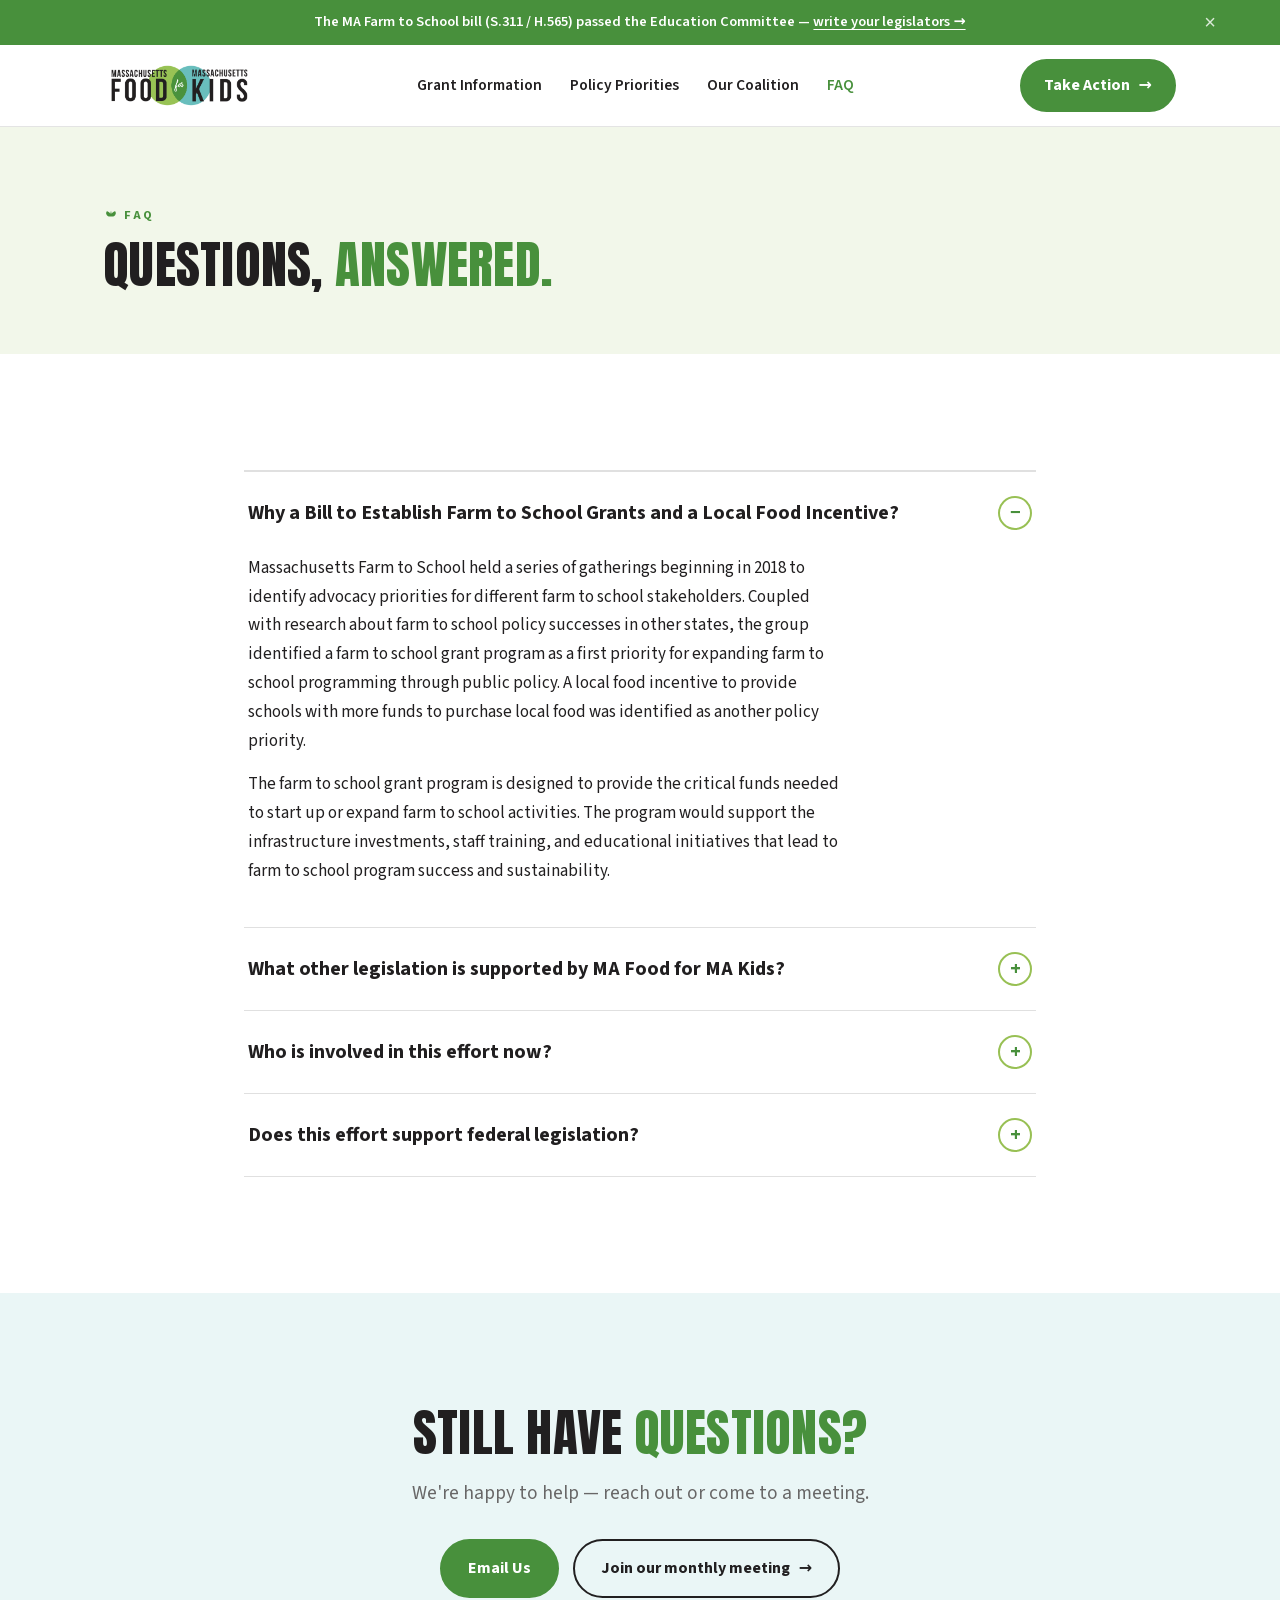
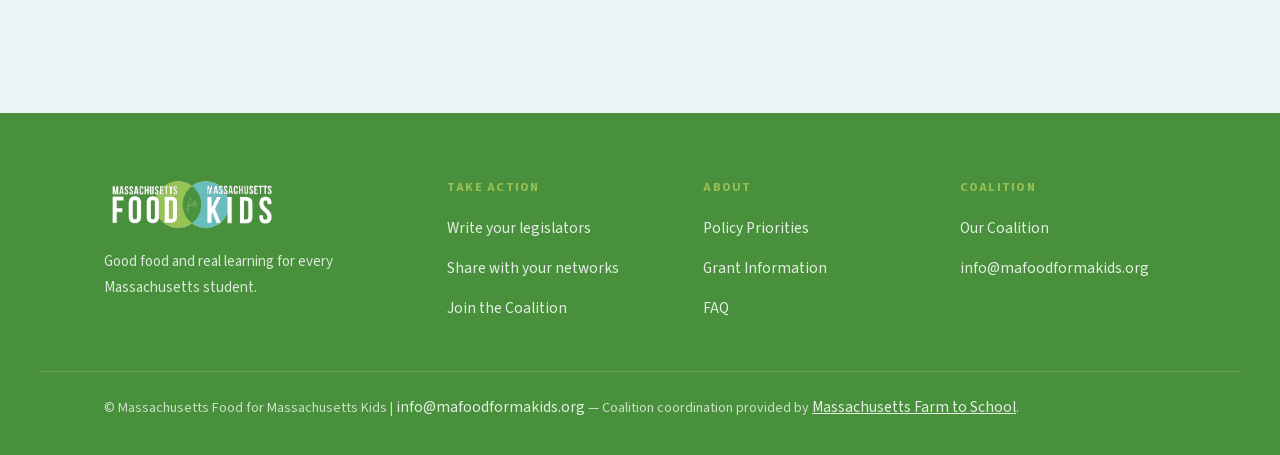
==== faq.html @ ed18a5bc "Replace with multipage static site" ====
<!DOCTYPE html>
<html lang="en">
<head>
<meta charset="utf-8">
<meta name="viewport" content="width=device-width, initial-scale=1">
<title>FAQ — MA Food for MA Kids</title>
<link rel="stylesheet" href="fonts.css">
<link rel="stylesheet" href="styles.css">
<link rel="stylesheet" href="pages.css">
</head>
<body>

<div class="announce announce__wrap" id="announce">
  <div class="announce__in">
    <span>The MA Farm to School bill (S.311 / H.565) passed the Education Committee — <a href="take-action.html">write your legislators →</a></span>
  </div>
  <button class="announce__x" aria-label="Dismiss" onclick="document.getElementById('announce').classList.add('is-hidden')">×</button>
</div>

<header class="header">
  <div class="wrap header__in">
    <a class="header__logo" href="index.html" aria-label="MA Food for MA Kids home"><img src="assets/logo.png" alt="Massachusetts Food for Massachusetts Kids"></a>
    <nav class="nav">
      <a href="grant-information.html">Grant Information</a>
      <a href="policy-priorities.html">Policy Priorities</a>
      <a href="our-coalition.html">Our Coalition</a>
      <a href="faq.html" style="color:var(--green)">FAQ</a>
    </nav>
    <div class="header__cta">
      <a href="take-action.html" class="btn btn-primary btn-only-desktop">Take Action <span class="arr">→</span></a>
      <button class="burger" aria-label="Open menu" onclick="toggleDrawer(true)"><span></span><span></span><span></span></button>
    </div>
  </div>
</header>

<div class="drawer__bg" id="drawerBg" onclick="toggleDrawer(false)"></div>
<aside class="drawer" id="drawer">
  <button class="drawer__x" aria-label="Close menu" onclick="toggleDrawer(false)">×</button>
  <a href="grant-information.html">Grant Information</a>
  <a href="policy-priorities.html">Policy Priorities</a>
  <a href="our-coalition.html">Our Coalition</a>
  <a href="faq.html">FAQ</a>
  <a href="take-action.html" class="btn btn-primary">Take Action <span class="arr">→</span></a>
</aside>

<!-- HERO -->
<section class="phero" data-screen-label="FAQ hero">
  <div class="wrap">
    <p class="eyebrow leaf"><svg class="sprout" viewBox="0 0 24 24"><path d="M12 22c0-6 0-9 0-9 0 0-5 .5-7-2.5C2 7 5 4 5 4s4 1 6 4c0-1 1-5 1-5s1 4 1 5c2-3 6-4 6-4s3 3 0 6.5C17 13.5 12 13 12 13"/></svg> FAQ</p>
    <h1 class="display h-sec">QUESTIONS, <span class="em">ANSWERED.</span></h1>
  </div>
</section>

<!-- A: Accordion -->
<section class="section" data-screen-label="FAQ accordion">
  <div class="wrap" style="max-width:920px">
    <div class="acc-list">
      <details class="acc" open>
        <summary>Why a Bill to Establish Farm to School Grants and a Local Food Incentive?<span class="tog" aria-hidden="true"></span></summary>
        <div class="acc__body">
          <p>Massachusetts Farm to School held a series of gatherings beginning in 2018 to identify advocacy priorities for different farm to school stakeholders. Coupled with research about farm to school policy successes in other states, the group identified a farm to school grant program as a first priority for expanding farm to school programming through public policy. A local food incentive to provide schools with more funds to purchase local food was identified as another policy priority.</p>
          <p>The farm to school grant program is designed to provide the critical funds needed to start up or expand farm to school activities. The program would support the infrastructure investments, staff training, and educational initiatives that lead to farm to school program success and sustainability.</p>
        </div>
      </details>
      <details class="acc">
        <summary>What other legislation is supported by MA Food for MA Kids?<span class="tog" aria-hidden="true"></span></summary>
        <div class="acc__body">
          <p>In addition to the Farm to School bill, we support a number of bills to advance an equitable and strong local food system, such as increased funding for the Healthy Incentives Program. Check out the <a class="tlink" href="https://mafoodsystem.org/projects/legislation/" target="_blank" rel="noopener">legislative priorities of the Massachusetts Food System Collaborative</a> to learn more and take action.</p>
        </div>
      </details>
      <details class="acc">
        <summary>Who is involved in this effort now?<span class="tog" aria-hidden="true"></span></summary>
        <div class="acc__body">
          <p>Massachusetts Food for Massachusetts Kids is coordinated by Massachusetts Farm to School and FoodCorps MA. We are actively expanding the Coalition and invite you to join this effort and share with your networks.</p>
          <div class="acc__links">
            <a class="tlink" href="our-coalition.html">Our Coalition <span class="arr">→</span></a>
            <a class="tlink" href="join-the-coalition.html">Join the Coalition <span class="arr">→</span></a>
          </div>
        </div>
      </details>
      <details class="acc">
        <summary>Does this effort support federal legislation?<span class="tog" aria-hidden="true"></span></summary>
        <div class="acc__body">
          <p>This effort is focused on Massachusetts state level policy. However, many of our members are engaged with federal food and farm policy that would significantly impact Massachusetts schools and communities. If you would like to learn more about federal policy efforts, we encourage you to sign up for <a class="tlink" href="https://foodcorps.org/get-involved-2/action-center/" target="_blank" rel="noopener">Action Alerts from FoodCorps</a>, follow the <a class="tlink" href="http://www.farmtoschool.org/policy" target="_blank" rel="noopener">policy platform of the National Farm to School Network</a> or stay up to date with policy proposals from organizations such as the <a class="tlink" href="https://healfoodalliance.org/" target="_blank" rel="noopener">HEAL Food Alliance</a> and <a class="tlink" href="https://sustainableagriculture.net/" target="_blank" rel="noopener">National Sustainable Agriculture Coalition</a>.</p>
        </div>
      </details>
    </div>
  </div>
</section>

<!-- B: Still have questions -->
<section class="section wash-teal ctaband" data-screen-label="Still have questions">
  <div class="wrap">
    <h2 class="display h-sec">STILL HAVE <span class="em">QUESTIONS?</span></h2>
    <p class="lede muted">We're happy to help — reach out or come to a meeting.</p>
    <div class="btns">
      <a class="btn btn-primary" href="mailto:simca@massfarmtoschool.org">Email Us</a>
      <a class="btn btn-outline" href="https://us02web.zoom.us/meeting/register/tZcsc-mhrTItHNGy7DhWRLJR_pCeV44tgBqC" target="_blank" rel="noopener">Join our monthly meeting <span class="arr">→</span></a>
    </div>
  </div>
</section>

<footer class="footer">
  <div class="wrap footer__top">
    <div class="footer__brand">
      <img src="assets/logo-white.png" alt="Massachusetts Food for Massachusetts Kids">
      <p>Good food and real learning for every Massachusetts student.</p>
    </div>
    <div>
      <h4>Take Action</h4>
      <ul>
        <li><a href="take-action.html">Write your legislators</a></li>
        <li><a href="share-with-your-networks.html">Share with your networks</a></li>
        <li><a href="join-the-coalition.html">Join the Coalition</a></li>
      </ul>
    </div>
    <div>
      <h4>About</h4>
      <ul>
        <li><a href="policy-priorities.html">Policy Priorities</a></li>
        <li><a href="grant-information.html">Grant Information</a></li>
        <li><a href="faq.html">FAQ</a></li>
      </ul>
    </div>
    <div>
      <h4>Coalition</h4>
      <ul>
        <li><a href="our-coalition.html">Our Coalition</a></li>
        <li><a href="mailto:info@mafoodformakids.org">info@mafoodformakids.org</a></li>
      </ul>
    </div>
  </div>
  <div class="wrap footer__bottom">
    <span>© Massachusetts Food for Massachusetts Kids | <a href="mailto:info@mafoodformakids.org">info@mafoodformakids.org</a> — Coalition coordination provided by <a href="https://massfarmtoschool.org" target="_blank" rel="noopener" style="text-decoration:underline">Massachusetts Farm to School</a>.</span>
  </div>
</footer>

<script>
function toggleDrawer(open){
  document.getElementById('drawer').classList.toggle('open', open);
  document.getElementById('drawerBg').classList.toggle('open', open);
}
</script>
</body>
</html>
---- fonts.css ----
/* Self-hosted fonts — latin subset only */
@font-face {
  font-family: 'Anton';
  font-style: normal;
  font-weight: 400;
  font-display: swap;
  src: url('assets/fonts/Anton-400.woff2') format('woff2');
  unicode-range: U+0000-00FF, U+0131, U+0152-0153, U+02BB-02BC, U+02C6, U+02DA, U+02DC, U+0304, U+0308, U+0329, U+2000-206F, U+20AC, U+2122, U+2191, U+2193, U+2212, U+2215, U+FEFF, U+FFFD;
}
@font-face {
  font-family: 'Source Sans 3';
  font-style: normal;
  font-weight: 400;
  font-display: swap;
  src: url('assets/fonts/SourceSans3-400.woff2') format('woff2');
  unicode-range: U+0000-00FF, U+0131, U+0152-0153, U+02BB-02BC, U+02C6, U+02DA, U+02DC, U+0304, U+0308, U+0329, U+2000-206F, U+20AC, U+2122, U+2191, U+2193, U+2212, U+2215, U+FEFF, U+FFFD;
}
@font-face {
  font-family: 'Source Sans 3';
  font-style: normal;
  font-weight: 600;
  font-display: swap;
  src: url('assets/fonts/SourceSans3-600.woff2') format('woff2');
  unicode-range: U+0000-00FF, U+0131, U+0152-0153, U+02BB-02BC, U+02C6, U+02DA, U+02DC, U+0304, U+0308, U+0329, U+2000-206F, U+20AC, U+2122, U+2191, U+2193, U+2212, U+2215, U+FEFF, U+FFFD;
}
@font-face {
  font-family: 'Source Sans 3';
  font-style: normal;
  font-weight: 700;
  font-display: swap;
  src: url('assets/fonts/SourceSans3-700.woff2') format('woff2');
  unicode-range: U+0000-00FF, U+0131, U+0152-0153, U+02BB-02BC, U+02C6, U+02DA, U+02DC, U+0304, U+0308, U+0329, U+2000-206F, U+20AC, U+2122, U+2191, U+2193, U+2212, U+2215, U+FEFF, U+FFFD;
}
---- styles.css ----
/* ============================================================
   MA Food for MA Kids — shared design system
   Palette is LOGO-ONLY + white + faint same-family tints.
   No cream. No off-palette color. Flat only (no shadows/glows).
   ============================================================ */

:root{
  --green:      #48903C;  /* deep green — bands, footer, primary btn */
  --leaf:       #98C054;  /* bright accent — stats, highlights */
  --teal:       #68BCBC;  /* child-site signature — sparingly */
  --ink:        #211F20;  /* charcoal — body + most headlines */
  --white:      #FFFFFF;
  --wash-green: #F2F7EA;  /* light green wash */
  --wash-teal:  #EAF6F6;  /* light teal wash */

  --maxw: 1200px;
  --gutter: clamp(20px, 5vw, 64px);

  --r-sm: 8px;
  --r:    14px;
  --r-lg: 22px;
  --pill: 999px;

  --display: "Anton", "Oswald", system-ui, sans-serif;
  --accent:  "Playfair Display", Georgia, serif;
  --body:    "Source Sans 3", system-ui, -apple-system, sans-serif;
}

*{ box-sizing: border-box; }
html{ -webkit-text-size-adjust: 100%; }
body{
  margin:0;
  font-family: var(--body);
  color: var(--ink);
  background: var(--white);
  font-size: 17px;
  line-height: 1.7;
  -webkit-font-smoothing: antialiased;
}
img{ display:block; max-width:100%; }
a{ color: inherit; }

.wrap{ max-width: var(--maxw); margin-inline: auto; padding-inline: var(--gutter); }

/* ---------- type ---------- */
.eyebrow{
  font-family: var(--body);
  font-weight: 700;
  font-size: 12.5px;
  letter-spacing: 0.14em;
  text-transform: uppercase;
  color: var(--teal);
  display: inline-flex;
  align-items: center;
  gap: 0.5em;
  white-space: nowrap;
  margin: 0 0 18px;
}
.eyebrow.leaf{ color: var(--green); }
.eyebrow .sprout{ width: 14px; height: 14px; flex: none; }
.eyebrow .sprout path{ fill: currentColor; }

h1,h2,h3{ margin:0; }

.display{
  font-family: var(--display);
  font-weight: 400; /* Anton is single-weight */
  text-transform: uppercase;
  line-height: 0.98;
  letter-spacing: 0.005em;
  font-feature-settings: "kern" 1;
}
.display .acc{
  font-family: var(--accent);
  font-weight: 500;
  font-style: italic;
  text-transform: lowercase;
  letter-spacing: -0.01em;
}

.h-hero{ font-size: clamp(38px, 4.6vw, 66px); }
.h-band{ font-size: clamp(38px, 5vw, 76px); }
.h-sec{  font-size: clamp(32px, 4vw, 56px); }

.lede{ font-size: clamp(18px, 1.5vw, 21px); line-height: 1.6; color: var(--ink); }
.muted{ color: color-mix(in srgb, var(--ink) 68%, white); }

/* ---------- buttons ---------- */
.btns{ display:flex; flex-wrap:wrap; gap: 14px; }
.btn{
  display:inline-flex; align-items:center; gap:0.55em;
  font-family: var(--body); font-weight:700; font-size:16px;
  text-decoration:none; cursor:pointer;
  padding: 14px 26px; border-radius: var(--pill);
  border: 2px solid transparent; white-space: nowrap;
  transition: background .18s ease, color .18s ease, border-color .18s ease, transform .18s ease;
}
.btn .arr{ transition: transform .18s ease; }
.btn:hover .arr{ transform: translateX(4px); }
.btn-primary{ background: var(--green); color: var(--white); border-color: var(--green); }
.btn-primary:hover{ background: var(--leaf); border-color: var(--leaf); color: var(--ink); }
.btn-outline{ background: transparent; color: var(--ink); border-color: var(--ink); }
.btn-outline:hover{ border-color: var(--leaf); color: var(--green); }
/* on deep-green bands */
.on-green .btn-primary{ background: var(--white); color: var(--green); border-color: var(--white); }
.on-green .btn-primary:hover{ background: var(--leaf); border-color: var(--leaf); color: var(--ink); }
.on-green .btn-outline{ color: var(--white); border-color: rgba(255,255,255,.6); }
.on-green .btn-outline:hover{ border-color: var(--leaf); color: var(--leaf); }

/* text link with arrow */
.tlink{
  display:inline-flex; align-items:center; gap:.4em;
  font-weight:700; text-decoration:none; color: var(--green);
  border-bottom: 2px solid transparent; padding-bottom:2px; white-space:nowrap;
  transition: color .18s, border-color .18s;
}
.tlink .arr{ transition: transform .18s ease; }
.tlink:hover{ color: color-mix(in srgb, var(--green) 70%, var(--teal)); border-color: var(--leaf); }
.tlink:hover .arr{ transform: translateX(3px); }

/* ---------- announcement bar ---------- */
.announce{
  background: var(--green); color: var(--white);
  font-size: 14.5px; font-weight:600;
}
.announce__in{
  display:flex; align-items:center; justify-content:center; gap:14px;
  padding: 10px clamp(44px, 6vw, 72px); text-align:center;
}
.announce a{ color: var(--white); text-decoration: underline; text-underline-offset: 3px; }
.announce a:hover{ color: var(--leaf); }
.announce__x{
  position:absolute; right: calc(var(--gutter) - 6px); top:50%; transform: translateY(-50%);
  background:none; border:none; color: rgba(255,255,255,.8); cursor:pointer;
  font-size: 20px; line-height:1; padding:6px;
}
.announce__x:hover{ color:#fff; }
.announce__wrap{ position: relative; }
.announce.is-hidden{ display:none; }

/* ---------- header ---------- */
.header{
  position: sticky; top:0; z-index: 50;
  background: var(--white);
  border-bottom: 1px solid color-mix(in srgb, var(--ink) 12%, white);
}
.header__in{
  display:flex; align-items:center; justify-content:space-between;
  gap: 24px; padding-block: 14px;
}
.header__logo img{ height: 46px; width:auto; }
.nav{ display:flex; align-items:center; gap: 28px; }
.nav a{
  text-decoration:none; font-weight:600; font-size:15.5px; color: var(--ink);
  padding: 6px 0; position: relative;
}
.nav a::after{
  content:""; position:absolute; left:0; right:100%; bottom:-2px; height:2px;
  background: var(--teal); transition: right .2s ease;
}
.nav a:hover{ color: var(--green); }
.nav a:hover::after{ right:0; }
.header__cta{ display:flex; align-items:center; gap:14px; }
.header__cta .btn{ padding: 11px 22px; }

.burger{ display:none; background:none; border:none; cursor:pointer; padding:8px; }
.burger span{ display:block; width:26px; height:2.5px; background: var(--ink); margin:5px 0; transition:.2s; }

/* mobile drawer */
.drawer{ display:none; }
@media (max-width: 940px){
  .nav, .header__cta .btn-only-desktop{ display:none; }
  .burger{ display:block; }
  .drawer{
    display:block; position: fixed; inset:0 0 0 auto; width: min(82vw, 340px);
    background: var(--white); z-index: 100; transform: translateX(100%);
    transition: transform .25s ease; padding: 24px; border-left:1px solid #eee;
    overflow:auto;
  }
  .drawer.open{ transform: translateX(0); }
  .drawer__bg{ position: fixed; inset:0; background: rgba(33,31,32,.4); z-index:99; opacity:0; pointer-events:none; transition:opacity .25s; }
  .drawer__bg.open{ opacity:1; pointer-events:auto; }
  .drawer a{ display:block; text-decoration:none; font-weight:700; font-size:20px; padding:14px 0; border-bottom:1px solid #f0f0f0; color:var(--ink); }
  .drawer .btn{ margin-top:18px; width:100%; justify-content:center; }
  .drawer__x{ background:none;border:none;font-size:30px;cursor:pointer;float:right;color:var(--ink); }
}

/* ---------- footer ---------- */
.footer{ background: var(--green); color: var(--white); }
.footer__top{
  display:grid; grid-template-columns: 1.4fr 1fr 1fr 1fr; gap: 40px;
  padding-block: 64px 48px;
}
.footer__brand img{ height: 54px; margin-bottom: 18px; }
.footer__brand p{ color: rgba(255,255,255,.8); font-size:15px; max-width: 34ch; }
.footer h4{
  font-family: var(--body); font-weight:700; text-transform:uppercase;
  letter-spacing:.1em; font-size:12.5px; color: var(--leaf); margin:0 0 16px;
}
.footer ul{ list-style:none; margin:0; padding:0; display:flex; flex-direction:column; gap:11px; }
.footer a{ color: rgba(255,255,255,.86); text-decoration:none; font-size:15.5px; }
.footer a:hover{ color: var(--leaf); }
.footer__bottom{
  border-top:1px solid rgba(255,255,255,.18); padding-block: 22px 34px;
  display:flex; align-items:center; justify-content:space-between; gap:18px; flex-wrap:wrap;
  font-size:14px; color: rgba(255,255,255,.72);
}
.footer__social{ display:flex; gap:12px; }
.footer__social a{ width:38px; height:38px; border:1px solid rgba(255,255,255,.3); border-radius:var(--pill); display:grid; place-items:center; }
.footer__social a:hover{ border-color: var(--leaf); background: rgba(255,255,255,.06); }
.footer__social svg{ width:17px; height:17px; fill: currentColor; }
@media (max-width: 820px){
  .footer__top{ grid-template-columns: 1fr 1fr; gap:34px; }
  .footer__brand{ grid-column: 1 / -1; }
}

/* ---------- shared section helpers ---------- */
.section{ padding-block: clamp(64px, 9vw, 120px); }
.band-green{ background: var(--green); color: var(--white); }
.band-green .muted{ color: rgba(255,255,255,.82); }
.wash-green{ background: var(--wash-green); }
.wash-teal{ background: var(--wash-teal); }

/* image slot baseline */
image-slot{ display:block; background: var(--wash-green); }
.band-green image-slot{ background: rgba(255,255,255,.08); }
---- pages.css ----
/* ============================================================
   MA Food for MA Kids — inner page components
   Loads AFTER styles.css. No italic accents; color-emphasis.
   ============================================================ */

.display .em{ color: var(--green); }
.band-green .display .em, .hero-green .display .em{ color: var(--leaf); }

/* ---------- compact light hero ---------- */
.phero{ padding-block: clamp(44px,6vw,80px) clamp(36px,5vw,64px); background: var(--wash-green); }
.phero .eyebrow{ margin-bottom: 14px; }
.phero h1{ max-width: 18ch; }
.phero .lede{ max-width: 62ch; margin: 18px 0 0; }

/* ---------- deep green hero ---------- */
.hero-green{ background: var(--green); color: var(--white); padding-block: clamp(56px,8vw,110px); }
.hero-green .eyebrow{ color: var(--leaf); }
.hero-green h1{ color: var(--white); max-width: 18ch; }
.hero-green .lede{ color: rgba(255,255,255,.9); max-width: 62ch; margin: 20px 0 30px; }

/* ---------- two column copy + photo ---------- */
.tc{ display:grid; grid-template-columns: 1.05fr 0.95fr; gap: clamp(32px,5vw,68px); align-items:center; }
.tc.flip{ grid-template-columns: 0.95fr 1.05fr; }
.tc__media img{ width:100%; height: clamp(300px,34vw,440px); object-fit:cover; border-radius: var(--r-lg); }
.tc__media figcaption{ font-size: 13.5px; color: color-mix(in srgb,var(--ink) 55%, white); margin-top: 10px; }
.tc__media{ margin:0; }
.tc h2{ margin: 6px 0 20px; }
.tc p{ margin: 0 0 16px; }
.band-green .tc p{ color: rgba(255,255,255,.9); }

/* ---------- link card ---------- */
.linkcard{ margin-top: clamp(36px,5vw,56px); background: var(--wash-teal); border-radius: var(--r); padding: 26px 30px; display:flex; align-items:center; justify-content:space-between; gap: 24px; flex-wrap:wrap; }
.linkcard p{ margin:0; font-weight:600; font-size: 17px; }

/* ---------- stat row ---------- */
.statrow{ display:grid; grid-template-columns: repeat(3,1fr); gap: 30px; text-align:center; }
.statrow .n{ font-family: var(--display); font-size: clamp(40px,4.6vw,68px); color: var(--green); line-height:.92; }
.statrow .l{ font-size: 14.5px; color: color-mix(in srgb,var(--ink) 68%, white); margin-top: 12px; max-width: 24ch; margin-inline:auto; }

/* ---------- timeline ---------- */
.tl{ position: relative; margin-top: clamp(36px,5vw,56px); padding-left: 34px; }
.tl::before{ content:""; position:absolute; left: 8px; top: 6px; bottom: 6px; width: 3px; background: var(--green); border-radius: 2px; }
.tl__era{ font-family: var(--display); text-transform: uppercase; font-size: clamp(24px,2.4vw,32px); color: var(--green); margin: 38px 0 18px; position: relative; }
.tl__era:first-child{ margin-top: 0; }
.tl__era::before{ content:""; position:absolute; left: -32px; top: 8px; width: 15px; height: 15px; border-radius: 50%; background: var(--leaf); border: 3px solid var(--white); }
.tl__item{ position: relative; padding: 0 0 18px; max-width: 72ch; }
.tl__item::before{ content:""; position:absolute; left: -28px; top: 9px; width: 8px; height: 8px; border-radius: 50%; background: var(--leaf); }
.tl__item p{ margin: 0; font-size: 16.5px; }
.tl__item.now{ background: var(--wash-green); border-radius: var(--r); padding: 18px 22px; }
.tl__item.now::before{ top: 27px; }

/* ---------- accordion ---------- */
.acc-list{ border-top: 2px solid color-mix(in srgb,var(--ink) 14%, white); }
.acc{ border-bottom: 1px solid color-mix(in srgb,var(--ink) 14%, white); }
.acc summary{ cursor: pointer; list-style: none; display: flex; align-items: center; justify-content: space-between; gap: 22px; padding: 24px 4px; font-weight: 700; font-size: clamp(17px,1.6vw,20px); }
.acc summary::-webkit-details-marker{ display: none; }
.acc summary:hover{ color: var(--green); }
.acc summary:focus-visible{ outline: 2px solid var(--teal); outline-offset: 3px; border-radius: 4px; }
.acc .tog{ flex: none; width: 34px; height: 34px; border-radius: 50%; border: 2px solid var(--leaf); color: var(--green); display: grid; place-items: center; font-size: 20px; font-weight: 700; line-height: 1; }
.acc[open] .tog::before{ content: "−"; }
.acc:not([open]) .tog::before{ content: "+"; }
.acc__body{ padding: 0 4px 28px; max-width: 75ch; }
.acc__body p{ margin: 0 0 14px; }
.acc__links{ display:flex; gap: 22px; flex-wrap: wrap; margin-top: 6px; }

/* ---------- copy-paste template cards ---------- */
.tplgrid{ display: grid; grid-template-columns: repeat(2,1fr); gap: 22px; margin-top: 30px; }
.tpl{ background: var(--wash-teal); border-radius: var(--r); padding: 22px 24px 20px; display: flex; flex-direction: column; gap: 16px; }
.tpl.on-wash{ background: var(--white); }
.tpl p{ margin: 0; font-size: 15.5px; flex: 1; overflow-wrap: anywhere; }
.tpl .tag{ font-size: 12px; font-weight: 700; letter-spacing: .1em; text-transform: uppercase; color: var(--teal); }
.tpl.wide{ grid-column: 1 / -1; }
.copybtn{ align-self: flex-start; display: inline-flex; align-items: center; gap: 8px; font: 700 14.5px var(--body); color: var(--green); background: var(--white); border: 2px solid var(--green); border-radius: var(--pill); padding: 8px 18px; cursor: pointer; transition: background .18s, color .18s; }
.tpl.on-wash .copybtn{ background: var(--wash-green); }
.copybtn:hover{ background: var(--green); color: var(--white); }
.copybtn:focus-visible{ outline: 2px solid var(--teal); outline-offset: 2px; }
.copybtn.copied{ background: var(--leaf); border-color: var(--leaf); color: var(--ink); }

/* ---------- bill tracker ---------- */
.tracker{ display: grid; grid-template-columns: repeat(5,1fr); gap: 0; margin-top: 34px; counter-reset: step; }
.trk{ position: relative; text-align: center; padding: 0 10px; }
.trk::before{ content:""; position:absolute; top: 17px; left: -50%; width: 100%; height: 3px; background: color-mix(in srgb,var(--ink) 18%, white); }
.trk:first-child::before{ display: none; }
.trk.done::before, .trk.now::before{ background: var(--green); }
.trk .dot{ position: relative; z-index: 1; width: 36px; height: 36px; margin: 0 auto 12px; border-radius: 50%; display: grid; place-items: center; font-weight: 700; font-size: 15px; background: var(--white); border: 3px solid color-mix(in srgb,var(--ink) 18%, white); color: color-mix(in srgb,var(--ink) 45%, white); }
.trk.done .dot{ background: var(--green); border-color: var(--green); color: var(--white); }
.trk.now .dot{ background: var(--leaf); border-color: var(--leaf); color: var(--ink); }
.trk .lbl{ font-weight: 700; font-size: 14.5px; }
.trk .sub{ font-size: 12.5px; color: color-mix(in srgb,var(--ink) 58%, white); margin-top: 3px; }
.trk.now .lbl{ color: var(--green); }

/* ---------- partner grid ---------- */
.partners{ columns: 3; column-gap: 40px; margin-top: 36px; }
.partners a, .partners span{ display: block; break-inside: avoid; padding: 9px 0; font-size: 16px; font-weight: 600; color: var(--ink); text-decoration: none; border-bottom: 1px solid color-mix(in srgb,var(--ink) 10%, white); }
.partners a:hover{ color: var(--teal); }

/* ---------- icon-chip rows ---------- */
.chiprows{ display: flex; flex-direction: column; gap: 18px; margin-top: 34px; max-width: 72ch; }
.chiprow{ display: flex; gap: 18px; align-items: flex-start; }
.chiprow .chip{ flex: none; width: 46px; height: 46px; border-radius: var(--r-sm); background: var(--wash-teal); display: grid; place-items: center; }
.chiprow .chip svg{ width: 22px; height: 22px; stroke: var(--green); fill: none; stroke-width: 2; }
.chiprow p{ margin: 4px 0 0; }

/* ---------- form card ---------- */
.formcard{ background: var(--white); border-radius: var(--r-lg); padding: clamp(28px,4vw,44px); max-width: 560px; margin-inline: auto; border: 1px solid color-mix(in srgb,var(--ink) 10%, white); }
.formcard label{ display: block; font-weight: 700; font-size: 14.5px; margin: 18px 0 7px; }
.formcard label:first-of-type{ margin-top: 0; }
.formcard input[type="text"], .formcard input[type="email"]{ width: 100%; box-sizing: border-box; font: 16px var(--body); padding: 12px 14px; border: 2px solid color-mix(in srgb,var(--ink) 18%, white); border-radius: var(--r-sm); }
.formcard input:focus{ outline: none; border-color: var(--teal); }
.formcard .check{ display: flex; gap: 10px; align-items: flex-start; margin: 20px 0 24px; font-size: 15px; }
.formcard .check input{ margin-top: 3px; accent-color: var(--green); }
.formcard .btn{ width: 100%; justify-content: center; }
.formcard .note{ font-size: 14px; color: color-mix(in srgb,var(--ink) 60%, white); text-align: center; margin: 16px 0 0; }

/* ---------- resource link list ---------- */
.reslist{ display: flex; flex-direction: column; gap: 12px; margin-top: 26px; }
.reslist a{ display: flex; align-items: center; gap: 12px; font-weight: 700; text-decoration: none; color: var(--green); font-size: 16px; }
.reslist a:hover{ color: var(--teal); }
.reslist .arr{ flex: none; }

/* ---------- CTA band ---------- */
.ctaband{ text-align: center; }
.ctaband h2{ margin-inline: auto; }
.ctaband p{ max-width: 56ch; margin: 20px auto 30px; }
.ctaband .btns{ justify-content: center; }

/* ---------- section head ---------- */
.shead{ margin-bottom: clamp(30px,4vw,44px); }
.shead.center{ text-align: center; }
.shead.center .eyebrow{ justify-content: center; }

@media (max-width: 860px){
  .tc, .tc.flip{ grid-template-columns: 1fr; }
  .tc__media{ order: -1; }
  .statrow{ grid-template-columns: 1fr; gap: 34px; }
  .partners{ columns: 1; }
  .tplgrid{ grid-template-columns: 1fr; }
  .tracker{ grid-template-columns: 1fr; gap: 18px; }
  .trk{ display: grid; grid-template-columns: 36px 1fr; gap: 0 14px; text-align: left; align-items: center; }
  .trk::before{ display: none; }
  .trk .dot{ margin: 0; grid-row: span 2; }
  .trk .lbl, .trk .sub{ grid-column: 2; }
}
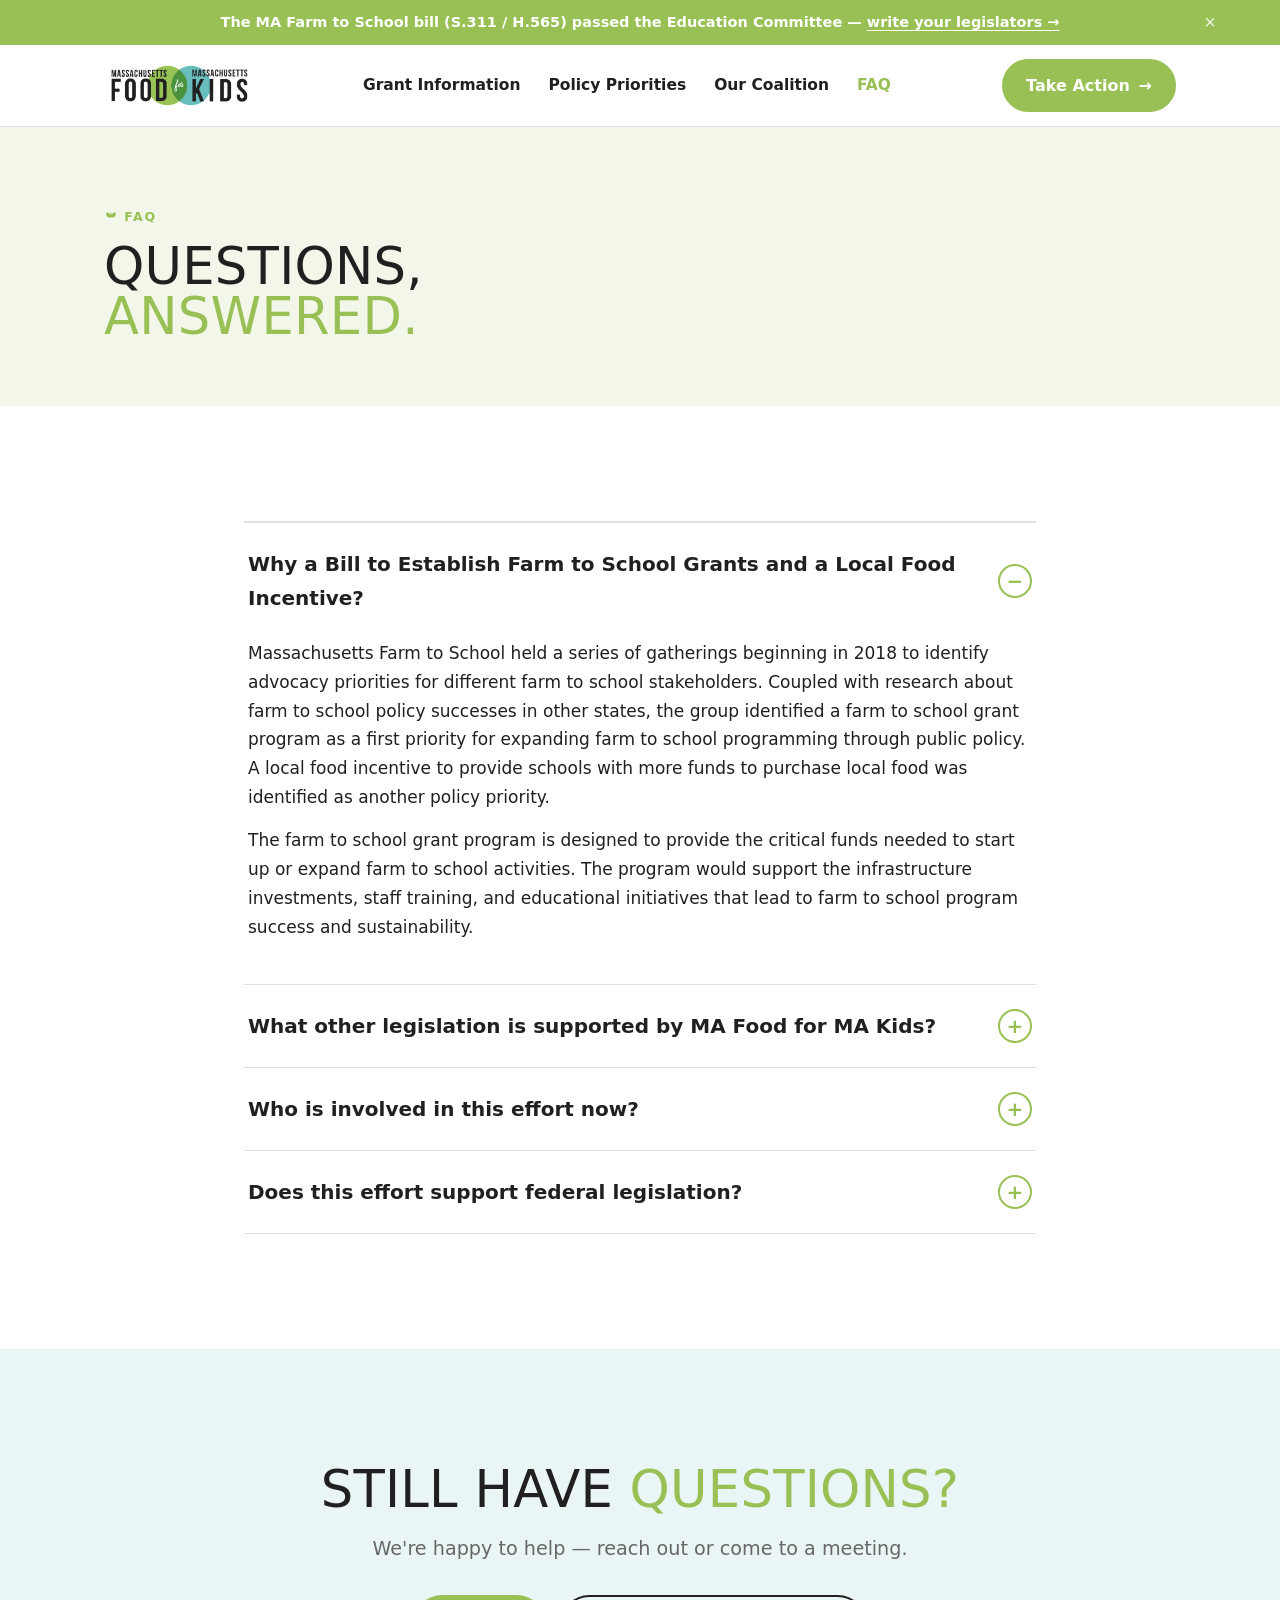
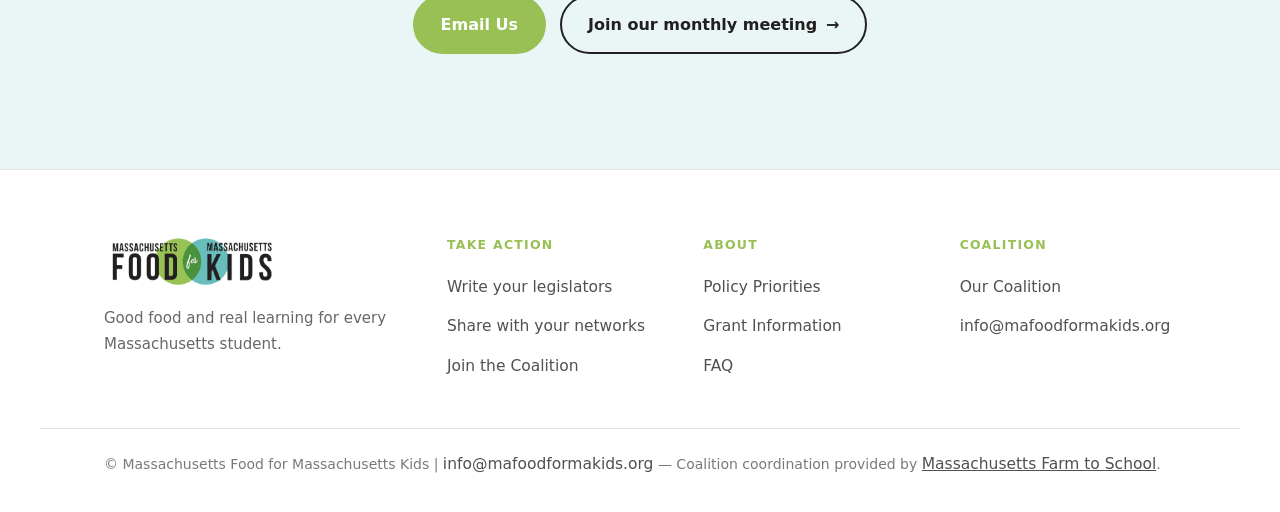
==== commit 8faf9b2c: "Refresh static site files" ====
--- a/faq.html
+++ b/faq.html
@@ -4,7 +4,9 @@
 <meta charset="utf-8">
 <meta name="viewport" content="width=device-width, initial-scale=1">
 <title>FAQ — MA Food for MA Kids</title>
-<link rel="stylesheet" href="fonts.css">
+<link rel="preconnect" href="https://fonts.googleapis.com">
+<link rel="preconnect" href="https://fonts.gstatic.com" crossorigin>
+<link href="https://fonts.googleapis.com/css2?family=Anton&family=Source+Sans+3:wght@400;600;700&display=swap" rel="stylesheet">
 <link rel="stylesheet" href="styles.css">
 <link rel="stylesheet" href="pages.css">
 </head>
@@ -19,7 +21,7 @@
 
 <header class="header">
   <div class="wrap header__in">
-    <a class="header__logo" href="index.html" aria-label="MA Food for MA Kids home"><img src="assets/logo.png" alt="Massachusetts Food for Massachusetts Kids"></a>
+    <a class="header__logo" href="MA Food for MA Kids - V5 Immersive.html" aria-label="MA Food for MA Kids home"><img src="assets/logo.png" alt="Massachusetts Food for Massachusetts Kids"></a>
     <nav class="nav">
       <a href="grant-information.html">Grant Information</a>
       <a href="policy-priorities.html">Policy Priorities</a>
@@ -103,7 +105,7 @@
 <footer class="footer">
   <div class="wrap footer__top">
     <div class="footer__brand">
-      <img src="assets/logo-white.png" alt="Massachusetts Food for Massachusetts Kids">
+      <img src="assets/logo.png" alt="Massachusetts Food for Massachusetts Kids">
       <p>Good food and real learning for every Massachusetts student.</p>
     </div>
     <div>
--- a/styles.css
+++ b/styles.css
@@ -5,7 +5,7 @@
    ============================================================ */
 
 :root{
-  --green:      #48903C;  /* deep green — bands, footer, primary btn */
+  --green:      #98C054;  /* deep green — bands, footer, primary btn */
   --leaf:       #98C054;  /* bright accent — stats, highlights */
   --teal:       #68BCBC;  /* child-site signature — sparingly */
   --ink:        #211F20;  /* charcoal — body + most headlines */
@@ -128,7 +128,7 @@
   padding: 10px clamp(44px, 6vw, 72px); text-align:center;
 }
 .announce a{ color: var(--white); text-decoration: underline; text-underline-offset: 3px; }
-.announce a:hover{ color: var(--leaf); }
+.announce a:hover{ color: var(--ink); }
 .announce__x{
   position:absolute; right: calc(var(--gutter) - 6px); top:50%; transform: translateY(-50%);
   background:none; border:none; color: rgba(255,255,255,.8); cursor:pointer;
@@ -186,28 +186,28 @@
 }
 
 /* ---------- footer ---------- */
-.footer{ background: var(--green); color: var(--white); }
+.footer{ background: var(--white); color: var(--ink); border-top: 1px solid color-mix(in srgb, var(--ink) 12%, white); }
 .footer__top{
   display:grid; grid-template-columns: 1.4fr 1fr 1fr 1fr; gap: 40px;
   padding-block: 64px 48px;
 }
 .footer__brand img{ height: 54px; margin-bottom: 18px; }
-.footer__brand p{ color: rgba(255,255,255,.8); font-size:15px; max-width: 34ch; }
+.footer__brand p{ color: color-mix(in srgb, var(--ink) 68%, white); font-size:15px; max-width: 34ch; }
 .footer h4{
   font-family: var(--body); font-weight:700; text-transform:uppercase;
-  letter-spacing:.1em; font-size:12.5px; color: var(--leaf); margin:0 0 16px;
+  letter-spacing:.1em; font-size:12.5px; color: var(--green); margin:0 0 16px;
 }
 .footer ul{ list-style:none; margin:0; padding:0; display:flex; flex-direction:column; gap:11px; }
-.footer a{ color: rgba(255,255,255,.86); text-decoration:none; font-size:15.5px; }
-.footer a:hover{ color: var(--leaf); }
+.footer a{ color: color-mix(in srgb, var(--ink) 78%, white); text-decoration:none; font-size:15.5px; }
+.footer a:hover{ color: var(--green); }
 .footer__bottom{
-  border-top:1px solid rgba(255,255,255,.18); padding-block: 22px 34px;
+  border-top:1px solid color-mix(in srgb, var(--ink) 12%, white); padding-block: 22px 34px;
   display:flex; align-items:center; justify-content:space-between; gap:18px; flex-wrap:wrap;
-  font-size:14px; color: rgba(255,255,255,.72);
+  font-size:14px; color: color-mix(in srgb, var(--ink) 60%, white);
 }
 .footer__social{ display:flex; gap:12px; }
-.footer__social a{ width:38px; height:38px; border:1px solid rgba(255,255,255,.3); border-radius:var(--pill); display:grid; place-items:center; }
-.footer__social a:hover{ border-color: var(--leaf); background: rgba(255,255,255,.06); }
+.footer__social a{ width:38px; height:38px; border:1px solid color-mix(in srgb, var(--ink) 22%, white); border-radius:var(--pill); display:grid; place-items:center; color: var(--ink); }
+.footer__social a:hover{ border-color: var(--green); background: var(--wash-green); }
 .footer__social svg{ width:17px; height:17px; fill: currentColor; }
 @media (max-width: 820px){
   .footer__top{ grid-template-columns: 1fr 1fr; gap:34px; }
--- a/pages.css
+++ b/pages.css
@@ -118,6 +118,14 @@
 .reslist a:hover{ color: var(--teal); }
 .reslist .arr{ flex: none; }
 
+/* ---------- graphic download cards (image above button) ---------- */
+.graphicgrid{ display: grid; grid-template-columns: repeat(2, 1fr); gap: 22px; margin-top: 30px; }
+.graphicgrid.solo{ grid-template-columns: minmax(0, 420px); justify-content: center; }
+.graphiccard{ background: var(--white); border: 1px solid color-mix(in srgb,var(--ink) 12%, white); border-radius: var(--r); padding: 16px 16px 18px; display: flex; flex-direction: column; gap: 16px; }
+.graphiccard__img{ width: 100%; aspect-ratio: 1 / 1; object-fit: contain; background: var(--wash-green); border-radius: var(--r-sm); }
+.graphiccard .btn{ align-self: flex-start; }
+@media (max-width: 680px){ .graphicgrid{ grid-template-columns: 1fr; } }
+
 /* ---------- CTA band ---------- */
 .ctaband{ text-align: center; }
 .ctaband h2{ margin-inline: auto; }
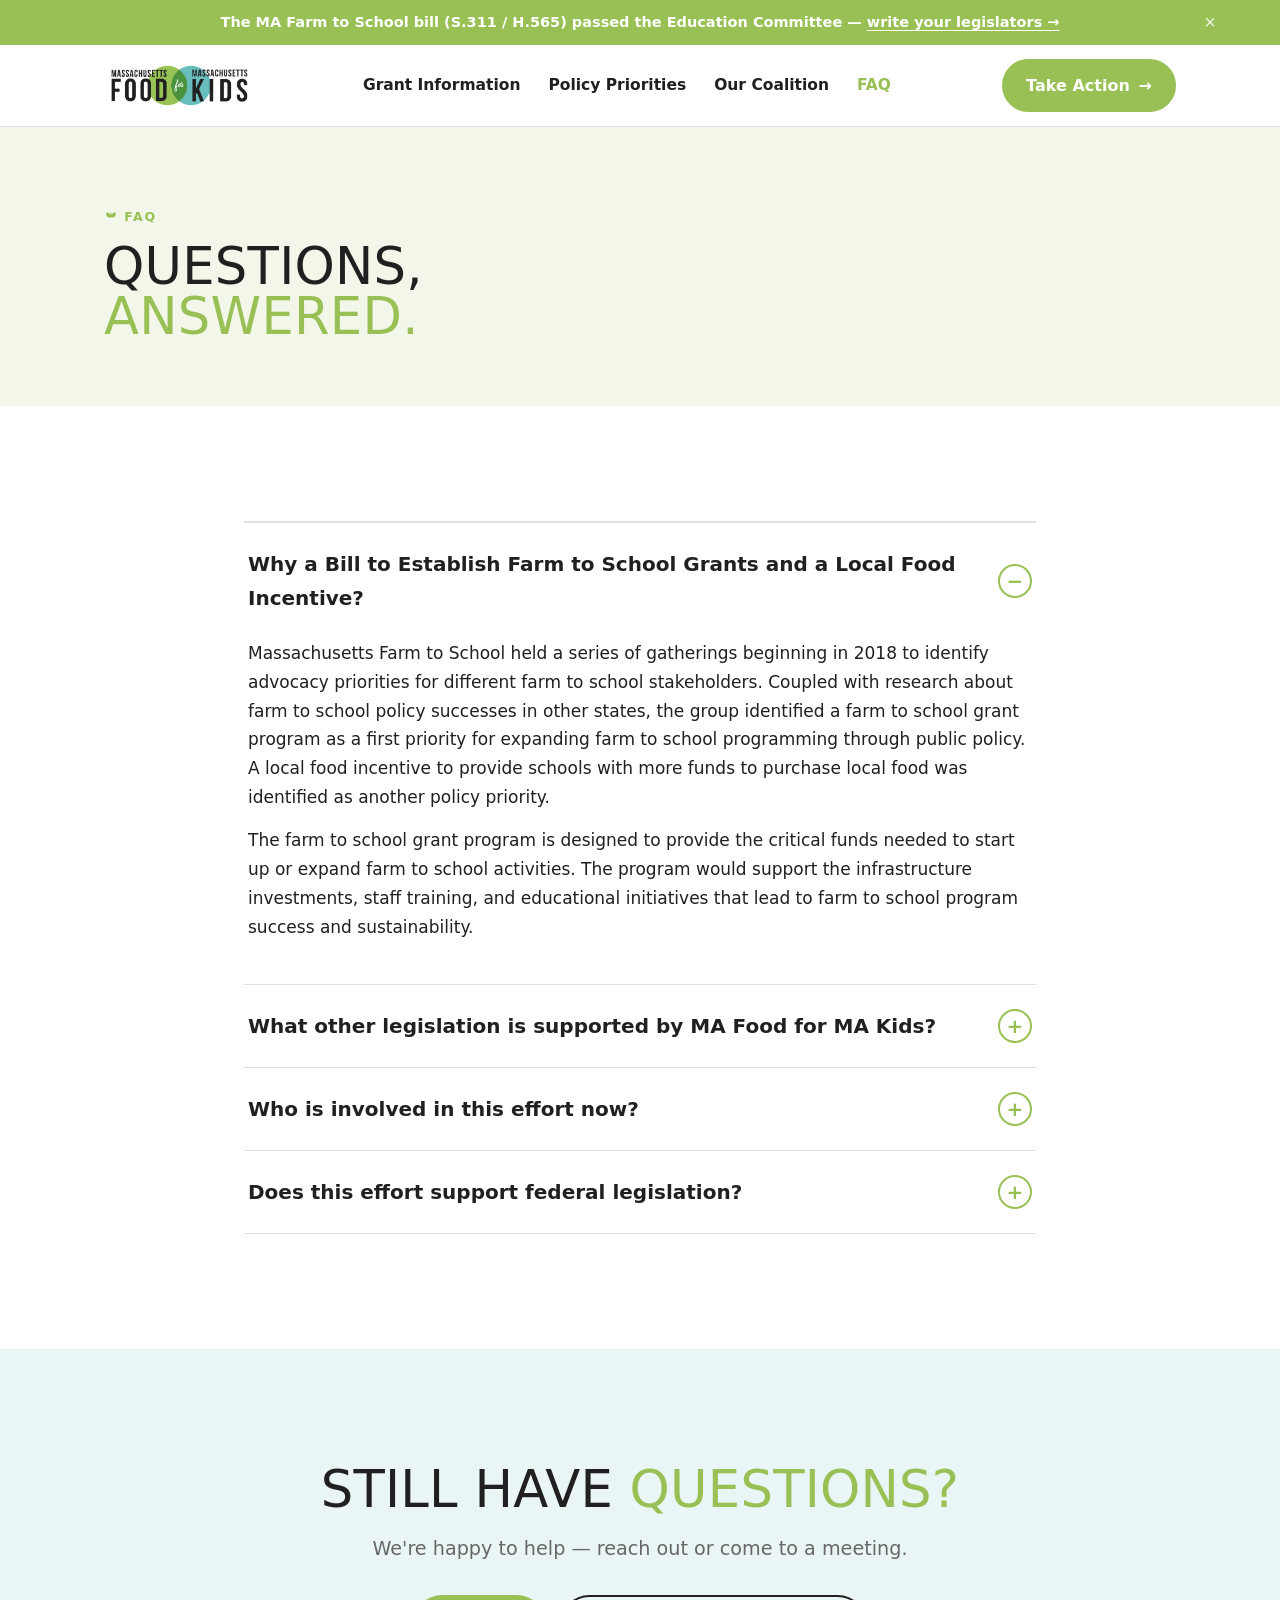
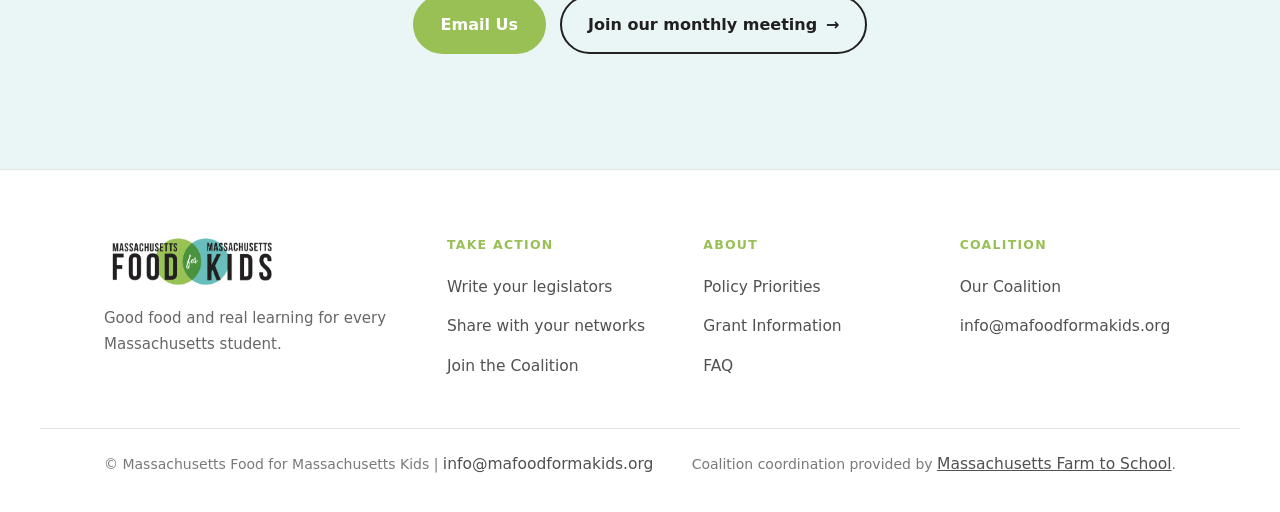
==== commit 989a1ade: "Fix image loading and clean up build artifacts - Replace <image-slot> components with static <img> t" ====
--- a/faq.html
+++ b/faq.html
@@ -21,7 +21,7 @@
 
 <header class="header">
   <div class="wrap header__in">
-    <a class="header__logo" href="MA Food for MA Kids - V5 Immersive.html" aria-label="MA Food for MA Kids home"><img src="assets/logo.png" alt="Massachusetts Food for Massachusetts Kids"></a>
+    <a class="header__logo" href="index.html" aria-label="MA Food for MA Kids home"><img src="assets/logo.png" alt="Massachusetts Food for Massachusetts Kids"></a>
     <nav class="nav">
       <a href="grant-information.html">Grant Information</a>
       <a href="policy-priorities.html">Policy Priorities</a>
@@ -133,7 +133,8 @@
     </div>
   </div>
   <div class="wrap footer__bottom">
-    <span>© Massachusetts Food for Massachusetts Kids | <a href="mailto:info@mafoodformakids.org">info@mafoodformakids.org</a> — Coalition coordination provided by <a href="https://massfarmtoschool.org" target="_blank" rel="noopener" style="text-decoration:underline">Massachusetts Farm to School</a>.</span>
+    <span>© Massachusetts Food for Massachusetts Kids | <a href="mailto:info@mafoodformakids.org">info@mafoodformakids.org</a></span>
+    <span>Coalition coordination provided by <a href="https://massfarmtoschool.org" target="_blank" rel="noopener" style="text-decoration:underline">Massachusetts Farm to School</a>.</span>
   </div>
 </footer>
 
--- a/styles.css
+++ b/styles.css
@@ -221,6 +221,3 @@
 .wash-green{ background: var(--wash-green); }
 .wash-teal{ background: var(--wash-teal); }
 
-/* image slot baseline */
-image-slot{ display:block; background: var(--wash-green); }
-.band-green image-slot{ background: rgba(255,255,255,.08); }
